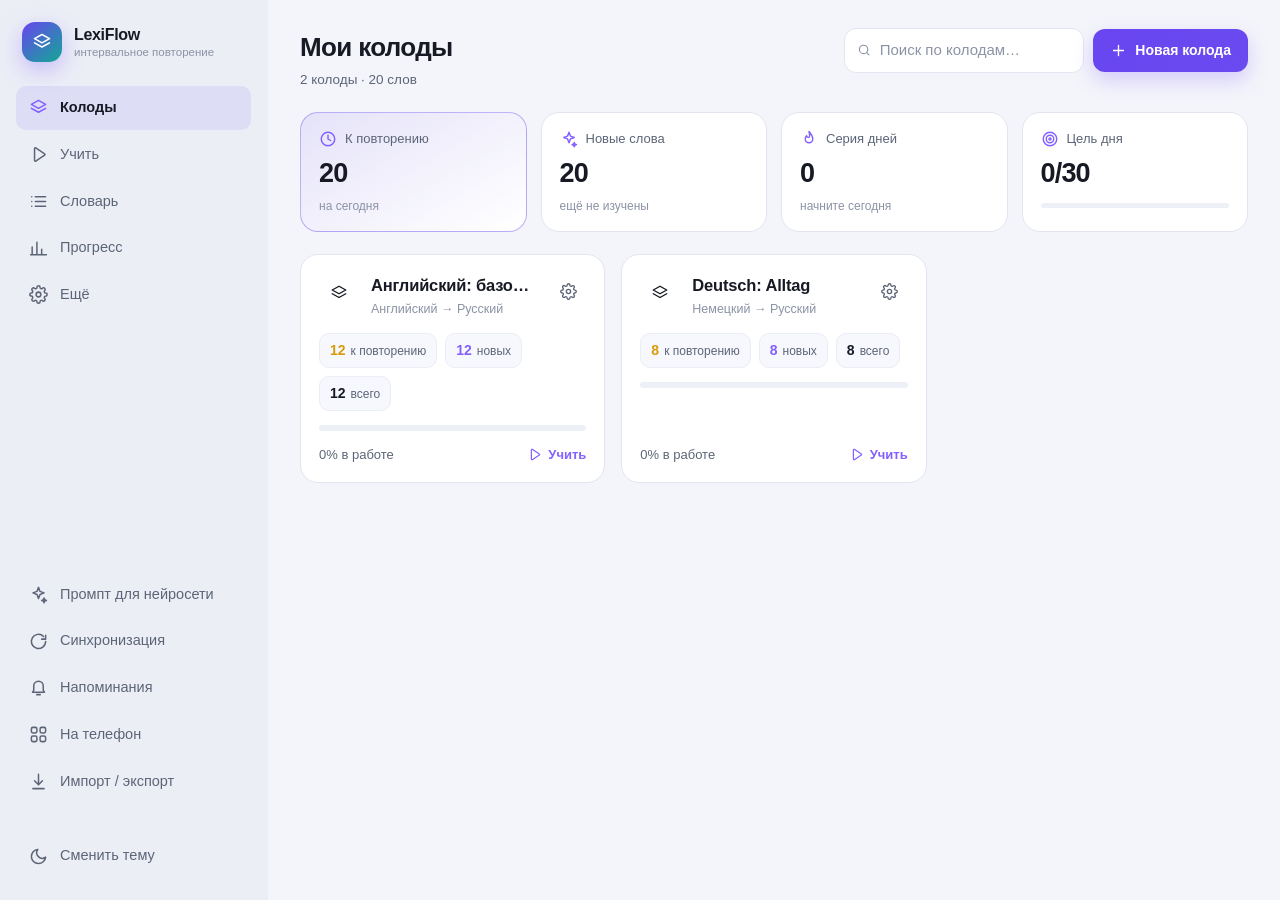
==== index.html @ 79046d45 "Deploy LexiFlow v1.15.0" ====
<!DOCTYPE html>
<html lang="ru" data-theme="dark">
<head>
<meta charset="utf-8">
<meta name="viewport" content="width=device-width, initial-scale=1, viewport-fit=cover">
<title>LexiFlow — тренажёр иностранных слов</title>

<meta name="description" content="LexiFlow — веб-приложение для изучения иностранных слов: колоды карточек, интервальное повторение, тренировки и тесты, статистика, работа офлайн.">
<meta name="theme-color" content="#0e1016">
<meta name="color-scheme" content="dark light">

<link rel="manifest" href="manifest.webmanifest">
<link rel="icon" href="icons/favicon.svg" type="image/svg+xml">
<link rel="icon" href="icons/icon-192.png" sizes="192x192" type="image/png">
<link rel="apple-touch-icon" href="icons/apple-touch-icon.png">

<meta name="apple-mobile-web-app-capable" content="yes">
<meta name="mobile-web-app-capable" content="yes">
<meta name="apple-mobile-web-app-status-bar-style" content="black-translucent">
<meta name="apple-mobile-web-app-title" content="LexiFlow">
<meta name="application-name" content="LexiFlow">
<meta name="format-detection" content="telephone=no">

<link rel="stylesheet" href="css/style.css">
</head>
<body>

<div id="app">
  <aside class="sidebar" id="sidebar" aria-label="Основная навигация"></aside>
  <main id="main">
    <div class="install-bar" id="install-bar"></div>
    <div id="view" role="main"></div>
  </main>
  <nav class="tabbar" id="tabbar" aria-label="Навигация"></nav>
</div>

<div id="toasts" aria-live="polite" aria-atomic="true"></div>
<div id="modal-root"></div>

<noscript>
  <div style="padding:40px;text-align:center;font-family:sans-serif">
    Для работы LexiFlow нужен включённый JavaScript.
  </div>
</noscript>

<!-- Ядро -->
<script src="js/util.js"></script>
<script src="js/srs.js"></script>
<script src="js/store.js"></script>
<script src="js/speech.js"></script>
<script src="js/ttsnet.js"></script>
<script src="js/qr.js"></script>
<script src="js/sync.js"></script>
<script src="js/notify.js"></script>

<!-- Экраны -->
<script src="js/views/decks.js"></script>
<script src="js/views/browse.js"></script>
<script src="js/views/study.js"></script>
<script src="js/views/stats.js"></script>
<script src="js/views/tools.js"></script>
<script src="js/views/ai.js"></script>
<script src="js/views/sync.js"></script>
<script src="js/views/notify.js"></script>
<script src="js/views/phone.js"></script>

<!-- Приложение -->
<script src="js/app.js"></script>
</body>
</html>
---- css/style.css ----
/* ============================================================
   LexiFlow — style.css
   Тёмная и светлая темы, адаптивная вёрстка (сайдбар → таббар).
   ============================================================ */

/* ---------- Токены ---------- */

:root {
  --bg: #0e1016;
  --bg-soft: #131722;
  --panel: #171b26;
  --panel-2: #1c2130;
  --panel-3: #222838;
  --border: #272e3d;
  --border-soft: #1f2532;
  --text: #e9edf6;
  --text-dim: #a3adc0;
  --text-mute: #6f7889;
  --accent: #7c5cff;
  --accent-2: #9b7bff;
  --accent-soft: rgba(124, 92, 255, .16);
  --teal: #2ec5b6;
  --amber: #f0b429;
  --danger: #ff5c72;
  --ok: #3ddc84;
  --shadow-lg: 0 24px 60px rgba(0, 0, 0, .45);
  --shadow: 0 10px 28px rgba(0, 0, 0, .32);
  --shadow-sm: 0 2px 8px rgba(0, 0, 0, .22);
  --radius: 18px;
  --radius-md: 14px;
  --radius-sm: 10px;
  --sidebar-w: 268px;
  --maxw: 1180px;
  --font: "Inter", -apple-system, BlinkMacSystemFont, "Segoe UI", Roboto, "Helvetica Neue", Arial, sans-serif;
  --mono: ui-monospace, SFMono-Regular, "SF Mono", Menlo, Consolas, monospace;
  color-scheme: dark;
}

[data-theme="light"] {
  --bg: #f4f5fa;
  --bg-soft: #eceef6;
  --panel: #ffffff;
  --panel-2: #f7f8fd;
  --panel-3: #eef0f8;
  --border: #e2e5ef;
  --border-soft: #ebedf5;
  --text: #171a24;
  --text-dim: #5c6577;
  --text-mute: #8b93a5;
  --accent: #6845f0;
  --accent-2: #8360ff;
  --accent-soft: rgba(104, 69, 240, .1);
  --teal: #12a894;
  --amber: #d99a08;
  --danger: #e8384f;
  --ok: #16a34a;
  --shadow-lg: 0 24px 60px rgba(28, 33, 56, .16);
  --shadow: 0 10px 28px rgba(28, 33, 56, .1);
  --shadow-sm: 0 2px 8px rgba(28, 33, 56, .07);
  color-scheme: light;
}

/* ---------- База ---------- */

* { box-sizing: border-box; }

html, body { height: 100%; }

body {
  margin: 0;
  font-family: var(--font);
  font-size: 15px;
  line-height: 1.5;
  color: var(--text);
  background: var(--bg);
  -webkit-font-smoothing: antialiased;
  -webkit-tap-highlight-color: transparent;
  overflow-x: hidden;
}

body.is-locked { overflow: hidden; }

h1, h2, h3, h4 { margin: 0; font-weight: 650; letter-spacing: -.01em; }
p { margin: 0; }
a { color: inherit; text-decoration: none; }
button { font: inherit; color: inherit; }
input, textarea, select { font: inherit; }
ul, ol { margin: 0; padding-left: 1.15em; }

.muted { color: var(--text-dim); }
.small { font-size: 13px; }
.hidden { display: none !important; }
.row-gap { display: flex; gap: 8px; flex-wrap: wrap; }
.warn-text { color: var(--amber); font-size: 13px; }
.mono { font-family: var(--mono); }

.dot {
  display: inline-block;
  width: 9px; height: 9px;
  border-radius: 50%;
  margin-right: 8px;
  flex: none;
}

.reduce-motion *, .reduce-motion *::before, .reduce-motion *::after {
  animation-duration: .001ms !important;
  transition-duration: .001ms !important;
}

/* ---------- Каркас ---------- */

#app {
  display: grid;
  grid-template-columns: var(--sidebar-w) minmax(0, 1fr);
  min-height: 100dvh;
}

#view { min-width: 0; }

.page {
  max-width: var(--maxw);
  margin: 0 auto;
  padding: 28px 32px 56px;
  display: flex;
  flex-direction: column;
  gap: 22px;
}

.page--narrow { max-width: 880px; }

/* ---------- Сайдбар ---------- */

.sidebar {
  position: sticky;
  top: 0;
  height: 100dvh;
  display: flex;
  flex-direction: column;
  gap: 18px;
  padding: 22px 16px;
  background: var(--bg-soft);
  border-right: 1px solid var(--border-soft);
}

.brand { display: flex; align-items: center; gap: 12px; padding: 0 6px 6px; }

.brand__logo {
  width: 40px; height: 40px;
  display: grid; place-items: center;
  border-radius: 13px;
  background: linear-gradient(140deg, var(--accent), var(--teal));
  color: #fff;
  box-shadow: 0 8px 22px rgba(124, 92, 255, .35);
}

.brand__text { display: flex; flex-direction: column; line-height: 1.25; }
.brand__text b { font-size: 16px; letter-spacing: -.02em; }
.brand__text span { font-size: 11.5px; color: var(--text-mute); }

.nav { display: flex; flex-direction: column; gap: 3px; }

.nav__item {
  display: flex; align-items: center; gap: 12px;
  padding: 11px 13px;
  border-radius: var(--radius-sm);
  color: var(--text-dim);
  font-size: 14.5px;
  font-weight: 500;
  cursor: pointer;
  border: none;
  background: none;
  width: 100%;
  text-align: left;
  transition: background .16s ease, color .16s ease;
}

.nav__item:hover { background: var(--panel-3); color: var(--text); }

.nav__item.is-active {
  background: var(--accent-soft);
  color: var(--text);
  font-weight: 600;
}

.nav__item.is-active svg { color: var(--accent-2); }

.nav--secondary { margin-top: auto; }
.sidebar__foot { border-top: 1px solid var(--border-soft); padding-top: 12px; }

/* ---------- Таббар (мобильные) ---------- */

.tabbar {
  display: none;
  position: fixed;
  left: 0; right: 0; bottom: 0;
  z-index: 60;
  padding: 8px 6px calc(8px + env(safe-area-inset-bottom));
  background: color-mix(in srgb, var(--bg-soft) 92%, transparent);
  backdrop-filter: blur(14px);
  border-top: 1px solid var(--border-soft);
}

.tab {
  flex: 1;
  display: flex; flex-direction: column; align-items: center; gap: 3px;
  padding: 6px 2px;
  color: var(--text-mute);
  font-size: 10.5px;
  font-weight: 500;
  border-radius: 12px;
}

.tab.is-active { color: var(--accent-2); }
.tab svg { width: 21px; height: 21px; }

/* ---------- Кнопки ---------- */

.btn {
  display: inline-flex; align-items: center; justify-content: center; gap: 8px;
  padding: 10px 16px;
  border-radius: 12px;
  border: 1px solid transparent;
  background: var(--panel-3);
  color: var(--text);
  font-size: 14px;
  font-weight: 550;
  cursor: pointer;
  white-space: nowrap;
  transition: transform .12s ease, background .16s ease, border-color .16s ease, opacity .16s ease;
}

.btn:active { transform: scale(.975); }
.btn--primary { background: linear-gradient(140deg, var(--accent), #6a4bf0); color: #fff; box-shadow: 0 8px 20px rgba(124, 92, 255, .28); }
.btn--primary:hover { filter: brightness(1.06); }
.btn--ghost { background: transparent; border-color: var(--border); color: var(--text-dim); }
.btn--ghost:hover { background: var(--panel-3); color: var(--text); }
.btn--danger { background: color-mix(in srgb, var(--danger) 16%, transparent); color: var(--danger); border-color: color-mix(in srgb, var(--danger) 34%, transparent); }
.btn--danger:hover { background: color-mix(in srgb, var(--danger) 24%, transparent); }
.btn--sm { padding: 7px 12px; font-size: 13px; border-radius: 10px; }
.btn--lg { padding: 14px 22px; font-size: 15.5px; border-radius: 14px; }
.btn--wide { width: 100%; }
.btn:disabled { opacity: .45; cursor: not-allowed; }

.icon-btn {
  display: inline-grid; place-items: center;
  width: 36px; height: 36px;
  border-radius: 11px;
  border: 1px solid transparent;
  background: transparent;
  color: var(--text-dim);
  cursor: pointer;
  flex: none;
  transition: background .16s ease, color .16s ease;
}

.icon-btn:hover { background: var(--panel-3); color: var(--text); }
.icon-btn--danger:hover { color: var(--danger); background: color-mix(in srgb, var(--danger) 14%, transparent); }
.icon-btn--round { border-radius: 50%; background: var(--panel-3); width: 34px; height: 34px; }
.icon-btn--sm { width: 28px; height: 28px; border-radius: 9px; }
.icon-btn.is-playing { color: var(--teal); animation: pulse 1s ease infinite; }
.icon-btn:disabled { opacity: .35; cursor: default; }

@keyframes pulse { 50% { transform: scale(1.12); } }

/* ---------- Заголовки страниц ---------- */

.page-head {
  display: flex; align-items: flex-start; justify-content: space-between;
  gap: 18px; flex-wrap: wrap;
}

.page-head__main { display: flex; align-items: flex-start; gap: 10px; }
.page-head__actions { display: flex; gap: 9px; flex-wrap: wrap; align-items: center; }

.page-title {
  font-size: 26px; letter-spacing: -.025em;
  display: flex; align-items: center; gap: 4px;
}

.page-sub { color: var(--text-dim); font-size: 13.5px; margin-top: 3px; }

.search-wrap {
  display: flex; align-items: center; gap: 8px;
  padding: 0 12px;
  background: var(--panel);
  border: 1px solid var(--border);
  border-radius: 12px;
  color: var(--text-mute);
  min-width: 210px;
}

.search-wrap--sm { min-width: 170px; padding: 0 10px; }
.search-wrap--grow { flex: 1; min-width: 200px; }
.search-wrap:focus-within { border-color: var(--accent); box-shadow: 0 0 0 3px var(--accent-soft); }

.input--search { border: none !important; background: none !important; padding: 10px 0 !important; box-shadow: none !important; width: 100%; }

/* ---------- Обзорные карточки ---------- */

.overview { display: grid; grid-template-columns: repeat(4, minmax(0, 1fr)); gap: 14px; }

.ov-card {
  background: var(--panel);
  border: 1px solid var(--border);
  border-radius: var(--radius);
  padding: 16px 18px;
  display: flex; flex-direction: column; gap: 4px;
  position: relative;
  overflow: hidden;
}

.ov-card--accent { border-color: color-mix(in srgb, var(--accent) 40%, transparent); background: linear-gradient(150deg, var(--accent-soft), var(--panel)); }

.ov-card__top { display: flex; align-items: center; gap: 8px; color: var(--text-dim); font-size: 13px; }
.ov-card__top svg { color: var(--accent-2); }
.ov-card__value { font-size: 27px; letter-spacing: -.03em; }
.ov-card__hint { font-size: 12px; color: var(--text-mute); }

/* ---------- Колоды ---------- */

.deck-grid { display: grid; grid-template-columns: repeat(auto-fill, minmax(300px, 1fr)); gap: 16px; }

.deck-tile {
  position: relative;
  background: var(--panel);
  border: 1px solid var(--border);
  border-radius: var(--radius);
  padding: 18px;
  display: flex; flex-direction: column; gap: 14px;
  cursor: pointer;
  overflow: hidden;
  transition: transform .16s ease, border-color .16s ease, box-shadow .16s ease;
}

.deck-tile:hover { transform: translateY(-3px); border-color: color-mix(in srgb, var(--deck-color) 55%, transparent); box-shadow: var(--shadow); }

.deck-tile__glow {
  position: absolute; inset: -40% 55% 55% -20%;
  background: radial-gradient(circle at 30% 30%, var(--deck-color), transparent 68%);
  opacity: .17; filter: blur(24px); pointer-events: none;
}

.deck-tile__head { display: flex; align-items: flex-start; gap: 12px; position: relative; }

.deck-tile__badge {
  width: 40px; height: 40px; flex: none;
  display: grid; place-items: center;
  border-radius: 12px;
  background: color-mix(in srgb, var(--deck-color) 22%, transparent);
  color: var(--deck-color);
}

.deck-tile__meta { flex: 1; min-width: 0; }
.deck-tile__name { font-size: 16.5px; overflow: hidden; text-overflow: ellipsis; white-space: nowrap; }
.deck-tile__langs { font-size: 12.5px; color: var(--text-mute); margin-top: 2px; }
.deck-tile__counts { display: flex; gap: 8px; flex-wrap: wrap; }

.count-pill {
  display: flex; align-items: baseline; gap: 5px;
  padding: 6px 10px;
  border-radius: 10px;
  background: var(--panel-2);
  border: 1px solid var(--border-soft);
  font-size: 12px; color: var(--text-dim);
}

.count-pill b { font-size: 14px; color: var(--text); }
.count-pill--due b { color: var(--amber); }
.count-pill--new b { color: var(--accent-2); }

.deck-tile__foot { display: flex; align-items: center; justify-content: space-between; margin-top: auto; }
.deck-tile__cta { display: inline-flex; align-items: center; gap: 6px; font-size: 13px; font-weight: 600; color: var(--accent-2); }
.deck-tile__cta--ghost { color: var(--text-dim); }

.progress { height: 6px; border-radius: 99px; background: var(--panel-3); overflow: hidden; }
.progress--sm { height: 5px; margin-top: 6px; }
.progress__bar { height: 100%; border-radius: 99px; background: linear-gradient(90deg, var(--accent), var(--teal)); transition: width .4s ease; }

/* ---------- Панели ---------- */

.panel {
  background: var(--panel);
  border: 1px solid var(--border);
  border-radius: var(--radius);
  overflow: hidden;
}

.panel--wide { padding-bottom: 4px; }

.panel__head {
  display: flex; align-items: center; justify-content: space-between;
  gap: 14px; flex-wrap: wrap;
  padding: 16px 18px;
  border-bottom: 1px solid var(--border-soft);
}

.panel__title { font-size: 16px; display: flex; align-items: center; gap: 8px; }
.panel__title svg { color: var(--accent-2); }
.panel__tools { display: flex; align-items: center; gap: 9px; flex-wrap: wrap; }
.panel__body { padding: 6px 18px 18px; display: flex; flex-direction: column; gap: 4px; }
.panel__section { padding: 14px 18px; display: flex; flex-direction: column; gap: 10px; border-top: 1px solid var(--border-soft); }
.panel__section--row { flex-direction: row; flex-wrap: wrap; gap: 18px; align-items: center; }
.panel__foot { padding: 16px 18px; display: flex; gap: 10px; flex-wrap: wrap; border-top: 1px solid var(--border-soft); }

/* ---------- Панель действий в колоде ---------- */

.action-bar { display: grid; grid-template-columns: repeat(4, minmax(0, 1fr)); gap: 12px; }

.action-card {
  display: flex; align-items: center; gap: 12px;
  padding: 14px 16px;
  background: var(--panel);
  border: 1px solid var(--border);
  border-radius: var(--radius-md);
  cursor: pointer;
  text-align: left;
  color: var(--text-dim);
  transition: border-color .16s ease, transform .16s ease, background .16s ease;
}

.action-card:hover { border-color: color-mix(in srgb, var(--accent) 45%, transparent); transform: translateY(-2px); background: var(--panel-2); }
.action-card__icon { width: 38px; height: 38px; flex: none; display: grid; place-items: center; border-radius: 11px; background: var(--accent-soft); color: var(--accent-2); }
.action-card__body { display: flex; flex-direction: column; flex: 1; min-width: 0; }
.action-card__body b { color: var(--text); font-size: 14.5px; }
.action-card__body small { color: var(--text-mute); font-size: 12px; }
.action-card > svg { color: var(--text-mute); flex: none; }

.stat-row { display: flex; gap: 10px; flex-wrap: wrap; }

.stat-chip {
  display: flex; align-items: baseline; gap: 6px;
  padding: 8px 13px;
  border-radius: 12px;
  background: var(--panel);
  border: 1px solid var(--border);
  font-size: 12.5px; color: var(--text-dim);
}

.stat-chip b { font-size: 16px; color: var(--text); }
.stat-chip--due b { color: var(--amber); }
.stat-chip--new b { color: var(--accent-2); }
.stat-chip--learning b { color: var(--amber); }
.stat-chip--review b { color: var(--teal); }

/* ---------- Чипы ---------- */

.chips { display: flex; gap: 8px; flex-wrap: wrap; }

.chip {
  padding: 7px 13px;
  border-radius: 99px;
  border: 1px solid var(--border);
  background: var(--panel-2);
  color: var(--text-dim);
  font-size: 13px;
  cursor: pointer;
  transition: all .16s ease;
}

.chip:hover { color: var(--text); border-color: var(--text-mute); }
.chip.is-active { background: var(--accent-soft); border-color: color-mix(in srgb, var(--accent) 50%, transparent); color: var(--text); font-weight: 550; }

/* ---------- Список слов ---------- */

.word-list { display: flex; flex-direction: column; }

.word-row {
  display: flex; align-items: center; gap: 14px;
  padding: 13px 18px;
  border-top: 1px solid var(--border-soft);
  transition: background .14s ease;
}

.word-row:hover { background: var(--panel-2); }
.word-row__main { flex: 1; min-width: 0; }
.word-row__top { display: flex; align-items: center; gap: 9px; flex-wrap: wrap; }
.word-row__word { font-size: 15.5px; font-weight: 600; }
.word-row__ipa { font-family: var(--mono); font-size: 12.5px; color: var(--text-mute); }
.word-row__trans { color: var(--text-dim); font-size: 14px; margin-top: 2px; }
.word-row__example { color: var(--text-mute); font-size: 12.5px; font-style: italic; margin-top: 3px; }
.word-row__example-trans { font-style: normal; opacity: .85; }
.word-row__example-more { font-style: normal; font-size: 11px; opacity: .7; white-space: nowrap; }
.word-row__side { display: flex; flex-direction: column; align-items: flex-end; gap: 4px; flex: none; }
.word-row__due { font-size: 11.5px; color: var(--text-mute); }
.word-row__actions { display: flex; gap: 2px; flex: none; }

.tag {
  display: inline-flex; align-items: center;
  padding: 3px 9px;
  border-radius: 8px;
  font-size: 11.5px;
  font-weight: 550;
  background: var(--panel-3);
  color: var(--text-dim);
}

.tag--new { background: var(--accent-soft); color: var(--accent-2); }
.tag--learning { background: color-mix(in srgb, var(--amber) 18%, transparent); color: var(--amber); }
.tag--review { background: color-mix(in srgb, var(--teal) 18%, transparent); color: var(--teal); }
.tag--warn { background: color-mix(in srgb, var(--danger) 16%, transparent); color: var(--danger); }
.tag--muted { background: var(--panel-3); color: var(--text-mute); }

/* ---------- Пустое состояние ---------- */

.empty {
  display: flex; flex-direction: column; align-items: center; gap: 10px;
  padding: 52px 24px;
  text-align: center;
}

.empty__icon {
  width: 64px; height: 64px;
  display: grid; place-items: center;
  border-radius: 20px;
  background: var(--accent-soft);
  color: var(--accent-2);
}

.empty__title { font-size: 17px; }
.empty__text { color: var(--text-dim); font-size: 14px; max-width: 420px; }
.empty > .btn, .empty > .row-gap { margin-top: 8px; }

/* ---------- Формы ---------- */

.form { display: flex; flex-direction: column; gap: 14px; }
.form--grid { display: grid; grid-template-columns: repeat(auto-fit, minmax(220px, 1fr)); gap: 14px; }
.form--grid > .muted { grid-column: 1 / -1; }
.form__row { display: grid; grid-template-columns: repeat(auto-fit, minmax(180px, 1fr)); gap: 14px; }
.form__block { display: flex; flex-direction: column; gap: 8px; }

.field { display: flex; flex-direction: column; gap: 6px; }
.field__label { font-size: 12.5px; font-weight: 550; color: var(--text-dim); }
.field__hint { font-size: 11.5px; color: var(--text-mute); }

.input {
  width: 100%;
  padding: 11px 13px;
  border-radius: 12px;
  border: 1px solid var(--border);
  background: var(--panel-2);
  color: var(--text);
  outline: none;
  transition: border-color .16s ease, box-shadow .16s ease;
}

.input::placeholder { color: var(--text-mute); }
.input:focus { border-color: var(--accent); box-shadow: 0 0 0 3px var(--accent-soft); }
.input--lg { font-size: 16.5px; padding: 13px 15px; font-weight: 550; }
.input--area { resize: vertical; min-height: 66px; line-height: 1.5; }
.input--mono { font-family: var(--mono); font-size: 13px; }
.input--num { width: 110px; text-align: center; }
.input--sm { padding: 8px 10px; font-size: 13px; width: auto; }
select.input { cursor: pointer; }

.inline-row { display: flex; align-items: center; gap: 10px; flex-wrap: wrap; }
.range-row { display: flex; align-items: center; gap: 10px; }
.range-row input[type="range"] { width: 150px; accent-color: var(--accent); }
.range-row__value { min-width: 42px; text-align: right; font-variant-numeric: tabular-nums; }

/* ---------- Субтитры озвучки ---------- */
/* Слово, которое синтезатор произносит прямо сейчас, подсвечивается —
   так текст на экране не расходится со звуком. */
.tts-word {
  border-radius: 5px;
  padding: 0 2px;
  margin: 0 -2px;
  transition: background-color .08s linear, color .08s linear, box-shadow .08s linear;
}
/* Подсветка идёт через box-shadow, а не через padding: строка не «прыгает». */
.tts-word.is-spoken {
  background: var(--accent);
  color: #fff;
  box-shadow: 0 0 0 2px var(--accent);
}

.voice-rows { display: grid; gap: 4px; }
.voice-rows .setting-row { padding: 8px 0; }

/* --- Качество голоса: вердикт вместо непонятного названия --- */
.quality-badge {
  display: inline-block;
  padding: 2px 8px;
  border-radius: 99px;
  font-size: 11px;
  font-weight: 700;
  letter-spacing: .01em;
  white-space: nowrap;
}
.quality-badge--neural { background: color-mix(in srgb, var(--teal) 22%, transparent); color: var(--teal); }
.quality-badge--normal { background: var(--panel-2); color: var(--text-dim); }
.quality-badge--poor { background: color-mix(in srgb, var(--danger) 20%, transparent); color: var(--danger); }
.quality-badge--none { background: color-mix(in srgb, var(--danger) 20%, transparent); color: var(--danger); }

.voice-diag {
  display: grid;
  gap: 6px;
  padding: 12px 14px;
  border-radius: 12px;
  border: 1px solid var(--border);
  background: var(--panel-2);
  margin-bottom: 8px;
}
.voice-diag--neural { border-color: color-mix(in srgb, var(--teal) 40%, transparent); }
.voice-diag--poor,
.voice-diag--none { border-color: color-mix(in srgb, var(--danger) 40%, transparent); }
.voice-diag__head { display: flex; align-items: center; gap: 8px; flex-wrap: wrap; }
.voice-diag__head svg { color: var(--text-dim); flex: none; }
.voice-diag--neural .voice-diag__head svg { color: var(--teal); }
.voice-diag--poor .voice-diag__head svg,
.voice-diag--none .voice-diag__head svg { color: var(--danger); }
.voice-diag__fix { margin: 0; font-size: 13px; line-height: 1.5; color: var(--text-dim); }

/* Предупреждение об озвучке в начале тренировки: голосов нет или они
   механические. Не модальное — оно не должно мешать отвечать. */
.tts-notice {
  display: flex;
  align-items: flex-start;
  gap: 12px;
  padding: 12px 14px;
  border-radius: 12px;
  border: 1px solid color-mix(in srgb, var(--danger) 40%, transparent);
  background: color-mix(in srgb, var(--danger) 10%, var(--panel-2));
  margin: 0 16px 4px;
}
.tts-notice--soft {
  border-color: color-mix(in srgb, var(--amber) 40%, transparent);
  background: var(--panel-2);
}
.tts-notice__text { display: grid; gap: 4px; flex: 1; min-width: 0; }
.tts-notice__text b { font-size: 14px; }
.tts-notice__text span { line-height: 1.5; color: var(--text-dim); }
.tts-notice__actions { display: flex; align-items: center; gap: 6px; flex: none; }
/* Кнопка скачивания сетевой озвучки: в строку действий она не помещается,
   поэтому занимает всю ширину под текстом предупреждения. */
.tts-notice { flex-wrap: wrap; }
.tts-notice__download { flex-basis: 100%; display: grid; gap: 8px; }
.tts-notice__progress { display: grid; gap: 6px; }

/* Панель «Качественная озвучка из интернета» в настройках */
.tts-net__warn {
  display: grid; gap: 4px;
  padding: 10px 12px;
  border-radius: 10px;
  border: 1px solid color-mix(in srgb, var(--amber) 40%, transparent);
  background: color-mix(in srgb, var(--amber) 8%, var(--panel-2));
  font-size: 12.5px; line-height: 1.5; color: var(--text-dim);
}
.tts-net__progress { display: grid; gap: 6px; }
.tts-net__status { display: flex; align-items: center; gap: 10px; flex-wrap: wrap; }
@media (max-width: 640px) {
  .tts-notice { flex-direction: column; align-items: stretch; margin: 0 10px 4px; }
  .tts-notice__actions { justify-content: space-between; }
}

.color-row { display: flex; gap: 8px; flex-wrap: wrap; }
.color-dot { width: 30px; height: 30px; border-radius: 50%; border: 2px solid transparent; cursor: pointer; transition: transform .14s ease; }
.color-dot:hover { transform: scale(1.12); }
.color-dot.is-active { border-color: var(--text); box-shadow: 0 0 0 3px var(--accent-soft); }

.examples { display: flex; flex-direction: column; gap: 9px; }
.example-row { display: flex; align-items: flex-start; gap: 8px; }
.example-row__fields { flex: 1; display: flex; flex-direction: column; gap: 7px; }

.switch { position: relative; display: inline-flex; width: 46px; height: 27px; flex: none; }
.switch input { position: absolute; opacity: 0; width: 100%; height: 100%; margin: 0; cursor: pointer; }
.switch__track { position: absolute; inset: 0; border-radius: 99px; background: var(--panel-3); border: 1px solid var(--border); transition: background .18s ease; pointer-events: none; }
.switch__track::after { content: ''; position: absolute; top: 2px; left: 2px; width: 21px; height: 21px; border-radius: 50%; background: var(--text-mute); transition: transform .18s ease, background .18s ease; }
.switch input:checked + .switch__track { background: var(--accent); border-color: var(--accent); }
.switch input:checked + .switch__track::after { transform: translateX(19px); background: #fff; }

.switch-row { display: flex; align-items: center; gap: 10px; font-size: 13.5px; color: var(--text-dim); cursor: pointer; }
.switch-row--num { gap: 12px; }

.segmented { display: inline-flex; padding: 3px; border-radius: 12px; background: var(--panel-3); border: 1px solid var(--border); }
.segmented__item { padding: 7px 13px; border: none; background: none; border-radius: 9px; font-size: 13px; color: var(--text-dim); cursor: pointer; }
.segmented__item.is-active { background: var(--panel); color: var(--text); font-weight: 600; box-shadow: var(--shadow-sm); }

.check-option { display: flex; align-items: center; gap: 9px; font-size: 13.5px; color: var(--text-dim); cursor: pointer; }
.check-option input { width: 17px; height: 17px; accent-color: var(--accent); }

.check { position: relative; display: inline-flex; flex: none; cursor: pointer; }
.check input { position: absolute; opacity: 0; width: 22px; height: 22px; margin: 0; cursor: pointer; }
.check__box {
  width: 21px; height: 21px;
  display: grid; place-items: center;
  border-radius: 7px;
  border: 1.5px solid var(--border);
  background: var(--panel-2);
  color: transparent;
  transition: all .15s ease;
}
.check input:checked + .check__box { background: var(--accent); border-color: var(--accent); color: #fff; }

/* ---------- Модальные окна ---------- */

.overlay {
  position: fixed; inset: 0; z-index: 200;
  display: flex; align-items: center; justify-content: center;
  padding: 20px;
  background: rgba(6, 8, 14, .62);
  backdrop-filter: blur(6px);
  opacity: 0;
  transition: opacity .18s ease;
}

.overlay.is-in { opacity: 1; }

.modal {
  width: 100%;
  max-width: 560px;
  max-height: min(88dvh, 900px);
  display: flex; flex-direction: column;
  background: var(--panel);
  border: 1px solid var(--border);
  border-radius: 20px;
  box-shadow: var(--shadow-lg);
  transform: translateY(10px) scale(.99);
  transition: transform .2s ease;
  overflow: hidden;
}

.overlay.is-in .modal { transform: none; }

.modal__head {
  display: flex; align-items: center; justify-content: space-between;
  gap: 12px; padding: 16px 18px;
  border-bottom: 1px solid var(--border-soft);
}

.modal__title { font-size: 17px; }
.modal__body { padding: 18px; overflow-y: auto; }
.modal__foot { display: flex; gap: 10px; justify-content: flex-end; padding: 14px 18px; border-top: 1px solid var(--border-soft); flex-wrap: wrap; }
.modal__text { color: var(--text-dim); }

.menu-list { display: flex; flex-direction: column; gap: 2px; }

.menu-item {
  display: flex; align-items: center; gap: 12px;
  padding: 12px 13px;
  border-radius: 12px;
  border: none; background: none;
  color: var(--text-dim);
  font-size: 14.5px;
  text-align: left;
  cursor: pointer;
  width: 100%;
}

.menu-item:hover { background: var(--panel-2); color: var(--text); }
.menu-item--danger { color: var(--danger); }
.menu-item--danger:hover { background: color-mix(in srgb, var(--danger) 12%, transparent); }

/* ---------- Тосты ---------- */

#toasts {
  position: fixed;
  left: 50%; top: calc(14px + env(safe-area-inset-top));
  transform: translateX(-50%);
  z-index: 400;
  display: flex; flex-direction: column; gap: 8px; align-items: center;
  pointer-events: none;
  width: min(92vw, 460px);
}

.toast {
  display: flex; align-items: center; gap: 10px;
  padding: 11px 16px;
  border-radius: 13px;
  background: var(--panel-3);
  border: 1px solid var(--border);
  box-shadow: var(--shadow);
  font-size: 14px;
  opacity: 0;
  transform: translateY(-12px);
  transition: opacity .22s ease, transform .22s ease;
  max-width: 100%;
}

.toast.is-in { opacity: 1; transform: none; }
.toast--ok svg { color: var(--ok); }
.toast--err svg { color: var(--danger); }
.toast--warn svg { color: var(--amber); }
.toast--info svg { color: var(--accent-2); }

/* ---------- Баннер установки ---------- */

.install-bar {
  display: none;
  align-items: center; gap: 12px;
  margin: 0 auto 8px;
  max-width: var(--maxw);
  padding: 12px 16px;
  border-radius: var(--radius-md);
  background: linear-gradient(120deg, var(--accent-soft), var(--panel));
  border: 1px solid color-mix(in srgb, var(--accent) 35%, transparent);
}

.install-bar.is-visible { display: flex; }
.install-bar__icon { width: 36px; height: 36px; flex: none; display: grid; place-items: center; border-radius: 11px; background: var(--accent); color: #fff; }
.install-bar__text { display: flex; flex-direction: column; flex: 1; min-width: 0; }

/* ============================================================
   Тренировка
   ============================================================ */

.study {
  max-width: 780px;
  margin: 0 auto;
  padding: 18px 20px 40px;
  min-height: 100dvh;
  display: flex; flex-direction: column; gap: 18px;
}

.study__bar { display: flex; align-items: center; gap: 14px; }
.study__meter { flex: 1; min-width: 0; }
.study__meter-top { display: flex; align-items: center; justify-content: space-between; gap: 10px; margin-bottom: 6px; }
.study__meter-label { font-size: 13px; color: var(--text-dim); }
.study__meter-right { font-size: 12px; color: var(--text-mute); }
.study__actions { display: flex; gap: 4px; }

.study__stage { flex: 1; display: flex; flex-direction: column; justify-content: center; gap: 16px; }
.study__footer { display: flex; flex-direction: column; gap: 10px; }

.qcard {
  background: var(--panel);
  border: 1px solid var(--border);
  border-radius: 22px;
  padding: 26px;
  display: flex; flex-direction: column; gap: 18px;
  animation: cardIn .28s ease;
}

@keyframes cardIn { from { opacity: 0; transform: translateY(10px); } }

.qcard__prompt { display: flex; flex-direction: column; gap: 10px; align-items: center; text-align: center; }
.qcard__label { font-size: 12px; text-transform: uppercase; letter-spacing: .08em; color: var(--text-mute); }
.qcard__word { display: flex; align-items: center; gap: 10px; justify-content: center; flex-wrap: wrap; }
.qcard__word-text { font-size: clamp(26px, 6vw, 40px); font-weight: 680; letter-spacing: -.03em; line-height: 1.15; }
.qcard__ipa { font-family: var(--mono); font-size: 15px; color: var(--text-mute); }

.qcard__answer {
  border-top: 1px dashed var(--border);
  padding-top: 18px;
  display: flex; flex-direction: column; gap: 12px;
  animation: cardIn .24s ease;
}

.qcard__answer-main { display: flex; align-items: center; gap: 10px; justify-content: center; flex-wrap: wrap; }
.qcard__answer-text { font-size: clamp(20px, 4.6vw, 28px); font-weight: 620; color: var(--teal); text-align: center; }
.qcard__examples { list-style: none; padding: 0; margin: 0; display: flex; flex-direction: column; gap: 8px; }
.qcard__examples li { display: flex; align-items: center; gap: 8px; flex-wrap: wrap; padding: 10px 13px; border-radius: 12px; background: var(--panel-2); font-size: 14px; }
.qcard__example-text { color: var(--text); }
.qcard__example-trans { color: var(--text-mute); font-size: 13px; }
.qcard__notes { font-size: 13.5px; color: var(--text-dim); background: var(--panel-2); padding: 10px 13px; border-radius: 12px; }
.qcard__tags { display: flex; gap: 6px; flex-wrap: wrap; }

/* Рейтинг */

.rating-row { display: grid; grid-template-columns: repeat(4, minmax(0, 1fr)); gap: 9px; }

.rate {
  display: flex; flex-direction: column; align-items: center; gap: 3px;
  padding: 12px 6px;
  border-radius: 14px;
  border: 1px solid var(--border);
  background: var(--panel);
  cursor: pointer;
  transition: transform .12s ease, border-color .16s ease, background .16s ease;
}

.rate:active { transform: scale(.97); }
.rate__label { font-size: 14px; font-weight: 600; }
.rate__interval { font-size: 11.5px; color: var(--text-mute); }
.rate__key { font-size: 10px; color: var(--text-mute); border: 1px solid var(--border); border-radius: 5px; padding: 0 4px; margin-top: 2px; }

.rate--1 { color: var(--danger); }
.rate--2 { color: var(--amber); }
.rate--3 { color: var(--teal); }
.rate--4 { color: var(--accent-2); }
.rate--1:hover { background: color-mix(in srgb, var(--danger) 12%, transparent); border-color: var(--danger); }
.rate--2:hover { background: color-mix(in srgb, var(--amber) 12%, transparent); border-color: var(--amber); }
.rate--3:hover { background: color-mix(in srgb, var(--teal) 12%, transparent); border-color: var(--teal); }
.rate--4:hover { background: color-mix(in srgb, var(--accent) 14%, transparent); border-color: var(--accent); }
.rate.is-suggested { border-color: currentColor; box-shadow: 0 0 0 3px var(--accent-soft); }

.kbd-hint { font-size: 11px; color: var(--text-mute); border: 1px solid var(--border); border-radius: 6px; padding: 1px 6px; margin-left: 4px; }

/* Варианты ответа */

.choices { display: grid; gap: 10px; }

.choice {
  display: flex; align-items: center; gap: 12px;
  padding: 15px 17px;
  border-radius: 15px;
  border: 1px solid var(--border);
  background: var(--panel-2);
  cursor: pointer;
  text-align: left;
  font-size: 15.5px;
  transition: border-color .14s ease, background .14s ease, transform .12s ease;
}

.choice:hover:not(.is-locked) { border-color: var(--accent); background: var(--panel-3); }
.choice:active:not(.is-locked) { transform: scale(.99); }
.choice__key { width: 24px; height: 24px; flex: none; display: grid; place-items: center; border-radius: 8px; background: var(--panel-3); font-size: 12px; color: var(--text-mute); }
.choice__text { flex: 1; }
.choice.is-correct { border-color: var(--ok); background: color-mix(in srgb, var(--ok) 14%, transparent); }
.choice.is-correct .choice__key { background: var(--ok); color: #04140b; }
.choice.is-wrong { border-color: var(--danger); background: color-mix(in srgb, var(--danger) 13%, transparent); }
.choice.is-wrong .choice__key { background: var(--danger); color: #fff; }
.choice.is-locked { cursor: default; opacity: .92; }

/* Ввод перевода */

.typing { display: flex; flex-direction: column; gap: 12px; }
.input--answer { font-size: 18px; padding: 15px 17px; text-align: center; }
.input--answer.is-ok { border-color: var(--ok); box-shadow: 0 0 0 3px color-mix(in srgb, var(--ok) 20%, transparent); }
.input--answer.is-near { border-color: var(--amber); box-shadow: 0 0 0 3px color-mix(in srgb, var(--amber) 20%, transparent); }
.input--answer.is-bad { border-color: var(--danger); box-shadow: 0 0 0 3px color-mix(in srgb, var(--danger) 20%, transparent); }

.typing__result { display: flex; flex-direction: column; gap: 6px; align-items: center; }
.typing__verdict { display: flex; align-items: center; gap: 7px; font-size: 14px; font-weight: 600; }
.typing__result--ok .typing__verdict { color: var(--ok); }
.typing__result--near .typing__verdict { color: var(--amber); }
.typing__result--bad .typing__verdict { color: var(--danger); }
.typing__diff { font-size: 17px; letter-spacing: .01em; }
.typing__diff del { color: var(--danger); text-decoration: line-through; opacity: .8; }
.typing__diff ins { color: var(--ok); text-decoration: none; border-bottom: 2px solid var(--ok); }

/* Аудирование */

.qcard__prompt--audio { gap: 14px; }
.audio-controls { display: flex; flex-direction: column; align-items: center; gap: 12px; }
.audio-controls__row { display: flex; gap: 8px; }

.audio-hero {
  position: relative;
  width: 116px; height: 116px;
  border-radius: 50%;
  border: 1px solid var(--border);
  background: var(--panel-2);
  color: var(--accent-2);
  display: flex; flex-direction: column; align-items: center; justify-content: center; gap: 4px;
  cursor: pointer;
}

.audio-hero__ring { position: absolute; inset: -6px; border-radius: 50%; border: 1px solid color-mix(in srgb, var(--accent) 40%, transparent); }
.audio-hero__hint { font-size: 10px; color: var(--text-mute); }
.audio-hero.is-playing { color: var(--teal); animation: pulse 1s ease infinite; }
.audio-hero.is-playing .audio-hero__ring { border-color: var(--teal); }

/* Ожидание обучения */

.inter { display: flex; flex-direction: column; align-items: center; gap: 12px; padding: 46px 24px; text-align: center; }
.inter__icon { width: 64px; height: 64px; display: grid; place-items: center; border-radius: 20px; background: var(--accent-soft); color: var(--accent-2); }
.inter__title { font-size: 19px; }
.inter__text { color: var(--text-dim); max-width: 440px; }
.inter__timer { color: var(--text); }
.inter__actions { display: flex; gap: 10px; flex-wrap: wrap; justify-content: center; margin-top: 6px; }

/* Результаты */

.result { display: flex; flex-direction: column; align-items: center; gap: 12px; text-align: center; padding: 22px 0; }
.result__icon { width: 76px; height: 76px; display: grid; place-items: center; border-radius: 24px; background: var(--accent-soft); color: var(--accent-2); }
.result__icon--test { background: color-mix(in srgb, var(--amber) 18%, transparent); color: var(--amber); }
.result__title { font-size: 23px; }
.result__sub { color: var(--text-dim); }

.result-stats { display: grid; grid-template-columns: repeat(auto-fit, minmax(110px, 1fr)); gap: 12px; width: 100%; margin-top: 10px; }
.result-stat { display: flex; flex-direction: column; gap: 2px; padding: 14px; border-radius: 14px; background: var(--panel); border: 1px solid var(--border); }
.result-stat b { font-size: 21px; letter-spacing: -.02em; }
.result-stat span { font-size: 12px; color: var(--text-mute); }

.result__actions { display: flex; gap: 10px; flex-wrap: wrap; justify-content: center; margin-top: 8px; }

.mistake-list { display: flex; flex-direction: column; }
.mistake { display: flex; align-items: center; gap: 12px; padding: 11px 18px; border-top: 1px solid var(--border-soft); font-size: 14.5px; }
.mistake__trans { color: var(--text-dim); }

/* ---------- Экран выбора режима ---------- */

.mode-grid { display: grid; grid-template-columns: repeat(auto-fit, minmax(210px, 1fr)); gap: 12px; padding: 4px 18px 14px; }

.mode-card {
  display: flex; flex-direction: column; gap: 6px;
  padding: 15px;
  border-radius: var(--radius-md);
  border: 1px solid var(--border);
  background: var(--panel-2);
  cursor: pointer;
  text-align: left;
  color: var(--text-dim);
  transition: all .16s ease;
}

.mode-card:hover { border-color: color-mix(in srgb, var(--accent) 45%, transparent); }
.mode-card.is-active { border-color: var(--accent); background: var(--accent-soft); color: var(--text); }
.mode-card__icon { width: 38px; height: 38px; display: grid; place-items: center; border-radius: 11px; background: var(--panel-3); color: var(--accent-2); }
.mode-card b { color: var(--text); font-size: 14.5px; }
.mode-card small { color: var(--text-mute); font-size: 12px; line-height: 1.4; }
.mode-grid--compact { grid-template-columns: repeat(auto-fit, minmax(150px, 1fr)); }

/* ---------- Словарь ---------- */

.browse-toolbar { display: flex; gap: 10px; flex-wrap: wrap; align-items: center; }
.browse-toolbar .input { width: auto; min-width: 150px; }

.bulk-bar {
  display: flex; align-items: center; gap: 9px; flex-wrap: wrap;
  padding: 12px 16px;
  border-radius: var(--radius-md);
  background: var(--accent-soft);
  border: 1px solid color-mix(in srgb, var(--accent) 34%, transparent);
}

.bulk-bar__count { font-weight: 600; font-size: 13.5px; }

.browse-list { display: flex; flex-direction: column; gap: 0; background: var(--panel); border: 1px solid var(--border); border-radius: var(--radius); overflow: hidden; }

.browse-row { display: flex; align-items: center; gap: 14px; padding: 13px 16px; border-top: 1px solid var(--border-soft); }
.browse-row:first-child { border-top: none; }
.browse-row:hover { background: var(--panel-2); }
.browse-row.is-selected { background: var(--accent-soft); }
.browse-row__main { flex: 1; min-width: 0; display: flex; align-items: center; gap: 10px; flex-wrap: wrap; }
.browse-row__top { display: flex; align-items: center; gap: 8px; }
.browse-row__word { font-size: 15px; }
.browse-row__trans { color: var(--text-dim); font-size: 14px; }
.browse-row__side { display: flex; flex-direction: column; align-items: flex-end; gap: 3px; flex: none; }
.browse-row__actions { display: flex; gap: 2px; flex: none; }

/* ---------- Статистика ---------- */

.kpi-grid { display: grid; grid-template-columns: repeat(auto-fit, minmax(190px, 1fr)); gap: 14px; }

.kpi {
  padding: 16px 18px;
  border-radius: var(--radius);
  background: var(--panel);
  border: 1px solid var(--border);
  display: flex; flex-direction: column; gap: 4px;
}

.kpi--accent { background: linear-gradient(150deg, var(--accent-soft), var(--panel)); border-color: color-mix(in srgb, var(--accent) 40%, transparent); }
.kpi__top { display: flex; align-items: center; gap: 8px; font-size: 13px; color: var(--text-dim); }
.kpi__top svg { color: var(--accent-2); }
.kpi__value { font-size: 24px; letter-spacing: -.03em; }
.kpi__hint { font-size: 12px; color: var(--text-mute); }

.stats-grid { display: grid; grid-template-columns: minmax(0, 2fr) minmax(0, 1fr); gap: 16px; }
.stats-col { display: flex; flex-direction: column; gap: 16px; }

.chart { width: 100%; height: auto; display: block; padding: 8px 10px 4px; }
.chart__grid { stroke: var(--border); stroke-width: 1; stroke-dasharray: 3 5; }
.chart__axis { fill: var(--text-mute); font-size: 10.5px; font-family: var(--font); }
.chart__bar { fill: var(--accent); opacity: .85; }
.chart__bar--fresh { fill: var(--teal); }
.chart__bar--forecast { fill: var(--amber); opacity: .8; }
.chart__value { fill: var(--text-mute); font-size: 10px; font-family: var(--font); }
.chart__hit { fill: transparent; }
.chart__hit:hover { fill: var(--accent-soft); }

.legend { display: flex; gap: 14px; flex-wrap: wrap; }
.legend__item { display: flex; align-items: center; gap: 6px; font-size: 12.5px; color: var(--text-dim); }
.legend__dot { width: 10px; height: 10px; border-radius: 3px; display: inline-block; }
.legend__dot--bar { background: var(--accent); }
.legend__dot--fresh { background: var(--teal); }
.legend--heat { gap: 5px; align-items: center; }
.legend--heat .heat { width: 12px; height: 12px; border-radius: 3px; display: inline-block; }

.donut-wrap { display: flex; align-items: center; gap: 18px; padding: 16px 18px 22px; flex-wrap: wrap; }
.donut { width: 168px; height: 168px; flex: none; }
.donut__track { stroke: var(--panel-3); }
.donut__value { fill: var(--text); font-size: 26px; font-weight: 650; font-family: var(--font); }
.donut__label { fill: var(--text-mute); font-size: 11px; font-family: var(--font); }
.donut-legend { list-style: none; padding: 0; margin: 0; display: flex; flex-direction: column; gap: 9px; flex: 1; min-width: 150px; }
.donut-legend__row { display: flex; align-items: center; gap: 9px; font-size: 13.5px; }
.donut-legend__label { flex: 1; color: var(--text-dim); }

.heat-wrap { overflow-x: auto; padding: 12px 18px 20px; }
.heatmap { display: block; }
.heat { fill: var(--panel-3); }
.heat--l0 { fill: var(--panel-3); }
.heat--l1 { fill: color-mix(in srgb, var(--accent) 28%, var(--panel-3)); }
.heat--l2 { fill: color-mix(in srgb, var(--accent) 50%, var(--panel-3)); }
.heat--l3 { fill: color-mix(in srgb, var(--accent) 74%, var(--panel-3)); }
.heat--l4 { fill: var(--accent); }

.table-wrap { overflow-x: auto; padding: 4px 6px 16px; }
.table { width: 100%; border-collapse: collapse; font-size: 13.5px; }
.table th { text-align: left; padding: 11px 12px; color: var(--text-mute); font-weight: 550; font-size: 12.5px; border-bottom: 1px solid var(--border); white-space: nowrap; }
.table td { padding: 11px 12px; border-bottom: 1px solid var(--border-soft); white-space: nowrap; }
.table tr:hover td { background: var(--panel-2); }

.leech-list { display: flex; flex-direction: column; }
.leech { display: flex; align-items: center; gap: 12px; padding: 12px 18px; border-top: 1px solid var(--border-soft); }
.leech__main { flex: 1; display: flex; align-items: center; gap: 10px; flex-wrap: wrap; min-width: 0; }
.leech__trans { color: var(--text-dim); font-size: 14px; }

/* ---------- Настройки / данные ---------- */

.setting-row { display: flex; align-items: center; justify-content: space-between; gap: 18px; padding: 13px 0; border-top: 1px solid var(--border-soft); flex-wrap: wrap; }
.panel__body > .setting-row:first-child, .panel__body > :first-child { border-top: none; }
.setting-row__text { display: flex; flex-direction: column; gap: 2px; min-width: 180px; flex: 1; }
.setting-row__text b { font-size: 14.5px; font-weight: 550; }
.setting-row__control { flex: none; }
.setting-row__control--stack { display: flex; flex-direction: column; gap: 8px; min-width: 220px; }
.setting-row--switch { cursor: pointer; }

.storage { display: flex; flex-direction: column; gap: 10px; padding: 6px 0 12px; }
.storage__row { display: flex; justify-content: space-between; font-size: 13.5px; color: var(--text-dim); }
.storage__stats { display: flex; gap: 10px; flex-wrap: wrap; }
.storage__chip { display: flex; align-items: baseline; gap: 5px; padding: 7px 12px; border-radius: 11px; background: var(--panel-2); border: 1px solid var(--border-soft); font-size: 12.5px; color: var(--text-mute); }
.storage__chip b { color: var(--text); font-size: 14px; }

.about { padding: 4px 2px; color: var(--text-dim); font-size: 13.5px; display: flex; flex-direction: column; gap: 8px; }

.export-list { display: flex; flex-direction: column; }
.export-row { display: flex; align-items: center; gap: 12px; padding: 11px 0; border-top: 1px solid var(--border-soft); flex-wrap: wrap; }
.export-row__main { flex: 1; display: flex; align-items: center; gap: 8px; min-width: 180px; }
.export-row__actions { display: flex; gap: 8px; }

.options-grid { display: grid; grid-template-columns: repeat(auto-fit, minmax(200px, 1fr)); gap: 10px; }

.format-list { display: grid; grid-template-columns: repeat(auto-fit, minmax(220px, 1fr)); gap: 12px; padding: 4px 0 12px; }
.format-card { padding: 14px; border-radius: var(--radius-md); background: var(--panel-2); border: 1px solid var(--border-soft); display: flex; flex-direction: column; gap: 6px; }

.code {
  font-family: var(--mono);
  font-size: 11.5px;
  line-height: 1.5;
  color: var(--text-dim);
  background: var(--bg);
  border: 1px solid var(--border-soft);
  border-radius: 9px;
  padding: 9px 11px;
  margin: 0;
  overflow-x: auto;
  white-space: pre;
}
.code--wrap { white-space: pre-wrap; overflow-wrap: anywhere; max-height: 320px; overflow-y: auto; }

/* Нумерованные шаги и подсказки: страница «Промпт для нейросети» */
.steps { margin: 0; padding-left: 20px; display: grid; gap: 7px; font-size: 13.5px; color: var(--text-dim); }
.steps li { line-height: 1.55; }
.steps b { color: var(--text); }
.tips { margin: 0; padding-left: 18px; display: grid; gap: 7px; font-size: 12.5px; color: var(--text-mute); }
.tips li { line-height: 1.5; }
.tips b { color: var(--text-dim); }
.steps code, .tips code, .modal__text code {
  font-family: var(--mono);
  font-size: 11.5px;
  padding: 1px 5px;
  border-radius: 5px;
  background: var(--panel-3);
  border: 1px solid var(--border-soft);
  color: var(--text-dim);
}
#ai-prompt { min-height: 220px; resize: vertical; }

.install-guide { display: flex; flex-direction: column; gap: 12px; color: var(--text-dim); font-size: 14px; }
.install-guide ol, .install-guide ul { display: flex; flex-direction: column; gap: 7px; }

/* ============================================================
   Адаптив
   ============================================================ */

@media (max-width: 1100px) {
  .overview { grid-template-columns: repeat(2, minmax(0, 1fr)); }
  .action-bar { grid-template-columns: repeat(2, minmax(0, 1fr)); }
  .stats-grid { grid-template-columns: 1fr; }
}

@media (max-width: 900px) {
  #app { grid-template-columns: minmax(0, 1fr); }
  .sidebar { display: none; }
  .tabbar { display: flex; }
  .page { padding: 18px 14px calc(96px + env(safe-area-inset-bottom)); gap: 16px; }
  .study { padding: 12px 12px calc(92px + env(safe-area-inset-bottom)); }
  .page-title { font-size: 22px; }
  .page-head__actions { width: 100%; }
  .page-head__actions .btn { flex: 1; }
  .search-wrap { flex: 1; min-width: 0; }
  .deck-grid { grid-template-columns: 1fr; }
  .ov-card__value { font-size: 23px; }
  .modal { max-width: 100%; }
  .modal--sheet { border-radius: 20px 20px 0 0; }
  .overlay { padding: 0; align-items: flex-end; }
  .modal--sheet { max-height: 92dvh; }
  .word-row { flex-wrap: wrap; gap: 10px; }
  .word-row__side { align-items: flex-start; flex-direction: row; width: 100%; gap: 8px; }
  .word-row__actions { margin-left: auto; }
  .qcard { padding: 20px 16px; border-radius: 18px; }
  .rating-row { gap: 7px; }
  .rate { padding: 11px 4px; border-radius: 12px; }
  .rate__label { font-size: 12.5px; }
  .rate__key { display: none; }
  .browse-toolbar .input { min-width: 0; flex: 1; }
  .install-bar { margin: 12px 14px 0; }
}

@media (max-width: 560px) {
  .install-bar { flex-wrap: wrap; gap: 10px; margin: 12px 14px 0; }
  .install-bar__text { order: 2; flex: 1 1 100%; }
  .install-bar .btn { order: 3; width: 100%; }
  .install-bar .icon-btn { order: 1; margin-left: auto; }
  .overview { grid-template-columns: repeat(2, minmax(0, 1fr)); gap: 10px; }
  .ov-card { padding: 13px 14px; }
  .action-bar { grid-template-columns: 1fr; }
  .mode-grid { grid-template-columns: 1fr; }
  .result-stats { grid-template-columns: repeat(2, minmax(0, 1fr)); }
  .kpi-grid { grid-template-columns: repeat(2, minmax(0, 1fr)); gap: 10px; }
  .kpi__value { font-size: 20px; }
  .page-head__actions { flex-direction: column; }
  .page-head__actions .btn { width: 100%; }
  .qcard__word-text { font-size: 27px; }
  .btn--lg { padding: 13px 18px; font-size: 15px; }
  .modal__foot .btn { flex: 1; }
  .donut-wrap { justify-content: center; }
  .tab { font-size: 10px; }
  .setting-row { flex-direction: column; align-items: flex-start; gap: 10px; }
  .setting-row__control { width: 100%; }
  .setting-row__control--stack { min-width: 0; }
}

@media (min-width: 901px) {
  .install-bar { margin-top: 20px; }
}

/* Печать */
@media print {
  .sidebar, .tabbar, .install-bar, #toasts { display: none !important; }
}
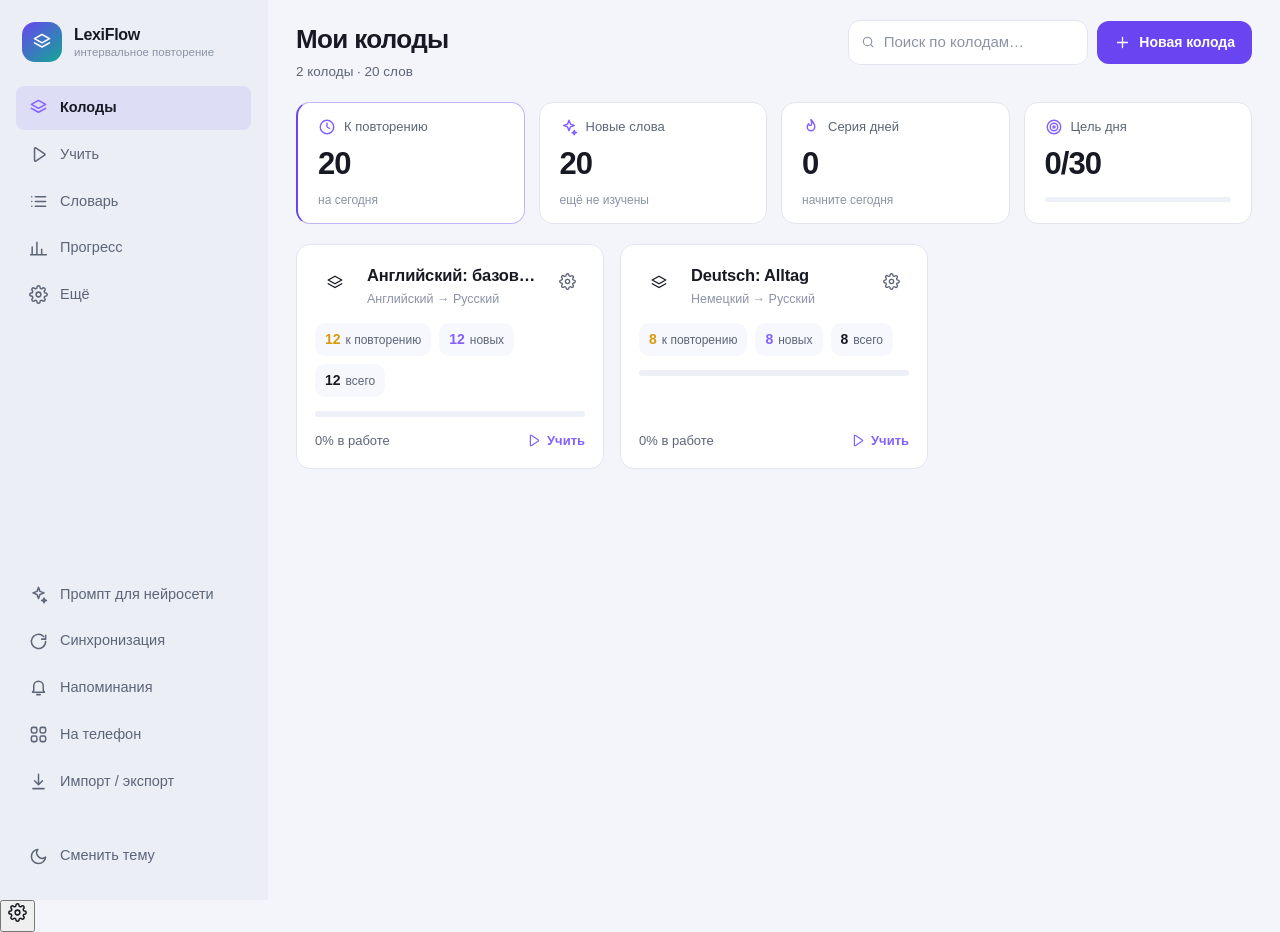
==== commit 6b5c732a: "Deploy LexiFlow v1.15.0" ====
--- a/index.html
+++ b/index.html
@@ -37,6 +37,12 @@
 <div id="toasts" aria-live="polite" aria-atomic="true"></div>
 <div id="modal-root"></div>
 
+<!-- Быстрые настройки: bottom sheet -->
+<div id="quick-sheet-root"></div>
+
+<!-- Бейдж стрика (шапка над контентом) -->
+<div id="streak-badge-root"></div>
+
 <noscript>
   <div style="padding:40px;text-align:center;font-family:sans-serif">
     Для работы LexiFlow нужен включённый JavaScript.
@@ -48,10 +54,13 @@
 <script src="js/srs.js"></script>
 <script src="js/store.js"></script>
 <script src="js/speech.js"></script>
-<script src="js/ttsnet.js"></script>
+<script src="js/ttsnet.js"></script>
+<script src="js/model-tts.js"></script>
 <script src="js/qr.js"></script>
 <script src="js/sync.js"></script>
-<script src="js/notify.js"></script>
+<script src="js/notify.js"></script>
+<script src="js/streak.js"></script>
+<script src="js/quicksettings.js"></script>
 
 <!-- Экраны -->
 <script src="js/views/decks.js"></script>
--- a/css/style.css
+++ b/css/style.css
@@ -23,12 +23,13 @@
   --amber: #f0b429;
   --danger: #ff5c72;
   --ok: #3ddc84;
-  --shadow-lg: 0 24px 60px rgba(0, 0, 0, .45);
-  --shadow: 0 10px 28px rgba(0, 0, 0, .32);
+  --shadow-lg: 0 16px 44px rgba(0, 0, 0, .32);
+  --shadow: 0 6px 16px rgba(0, 0, 0, .24);
   --shadow-sm: 0 2px 8px rgba(0, 0, 0, .22);
-  --radius: 18px;
-  --radius-md: 14px;
-  --radius-sm: 10px;
+  --sp-1: 4px; --sp-2: 8px; --sp-3: 14px; --sp-4: 20px;
+  --radius: 14px;
+  --radius-md: 12px;
+  --radius-sm: 8px;
   --sidebar-w: 268px;
   --maxw: 1180px;
   --font: "Inter", -apple-system, BlinkMacSystemFont, "Segoe UI", Roboto, "Helvetica Neue", Arial, sans-serif;
@@ -120,13 +121,34 @@
 .page {
   max-width: var(--maxw);
   margin: 0 auto;
-  padding: 28px 32px 56px;
+  padding: var(--sp-4) 28px 56px;
   display: flex;
   flex-direction: column;
-  gap: 22px;
+  gap: var(--sp-4);
 }
 
 .page--narrow { max-width: 880px; }
+
+/* ---------- Бейдж стрика и быстрые настройки ---------- */
+
+.streak-badge {
+  display: inline-flex; align-items: center; gap: 6px;
+  padding: 5px 12px;
+  border-radius: 99px;
+  background: var(--panel-2);
+  color: var(--text-dim);
+  font-size: 13px;
+  white-space: nowrap;
+}
+.streak-badge b { color: var(--amber); font-size: 14px; }
+.streak-badge.is-cold b { color: var(--text-mute); }
+.streak-badge__best { color: var(--text-mute); font-size: 12px; }
+
+.quick-sheet .modal__head { padding-bottom: 4px; }
+.quick-sheet .setting-row__control { display: flex; justify-content: flex-end; }
+.quick-sheet__num { width: 86px; text-align: center; }
+.quick-sheet__links { display: flex; flex-direction: column; border-top: 1px solid var(--border-soft); }
+.quick-sheet__links .menu-item { border-radius: var(--radius-sm); }
 
 /* ---------- Сайдбар ---------- */
 
@@ -150,7 +172,7 @@
   border-radius: 13px;
   background: linear-gradient(140deg, var(--accent), var(--teal));
   color: #fff;
-  box-shadow: 0 8px 22px rgba(124, 92, 255, .35);
+  box-shadow: none;
 }
 
 .brand__text { display: flex; flex-direction: column; line-height: 1.25; }
@@ -230,7 +252,7 @@
 }
 
 .btn:active { transform: scale(.975); }
-.btn--primary { background: linear-gradient(140deg, var(--accent), #6a4bf0); color: #fff; box-shadow: 0 8px 20px rgba(124, 92, 255, .28); }
+.btn--primary { background: var(--accent); color: #fff; box-shadow: none; }
 .btn--primary:hover { filter: brightness(1.06); }
 .btn--ghost { background: transparent; border-color: var(--border); color: var(--text-dim); }
 .btn--ghost:hover { background: var(--panel-3); color: var(--text); }
@@ -303,17 +325,17 @@
   background: var(--panel);
   border: 1px solid var(--border);
   border-radius: var(--radius);
-  padding: 16px 18px;
+  padding: var(--sp-3) var(--sp-4);
   display: flex; flex-direction: column; gap: 4px;
   position: relative;
   overflow: hidden;
 }
 
-.ov-card--accent { border-color: color-mix(in srgb, var(--accent) 40%, transparent); background: linear-gradient(150deg, var(--accent-soft), var(--panel)); }
+.ov-card--accent { border-color: color-mix(in srgb, var(--accent) 40%, transparent); background: var(--panel); border-left: 2px solid var(--accent); }
 
 .ov-card__top { display: flex; align-items: center; gap: 8px; color: var(--text-dim); font-size: 13px; }
 .ov-card__top svg { color: var(--accent-2); }
-.ov-card__value { font-size: 27px; letter-spacing: -.03em; }
+.ov-card__value { font-size: 31px; letter-spacing: -.03em; }
 .ov-card__hint { font-size: 12px; color: var(--text-mute); }
 
 /* ---------- Колоды ---------- */
@@ -332,12 +354,12 @@
   transition: transform .16s ease, border-color .16s ease, box-shadow .16s ease;
 }
 
-.deck-tile:hover { transform: translateY(-3px); border-color: color-mix(in srgb, var(--deck-color) 55%, transparent); box-shadow: var(--shadow); }
+.deck-tile:hover { border-color: color-mix(in srgb, var(--deck-color) 55%, transparent); }
 
 .deck-tile__glow {
   position: absolute; inset: -40% 55% 55% -20%;
   background: radial-gradient(circle at 30% 30%, var(--deck-color), transparent 68%);
-  opacity: .17; filter: blur(24px); pointer-events: none;
+  opacity: 0; filter: blur(24px); pointer-events: none;
 }
 
 .deck-tile__head { display: flex; align-items: flex-start; gap: 12px; position: relative; }
@@ -360,7 +382,6 @@
   padding: 6px 10px;
   border-radius: 10px;
   background: var(--panel-2);
-  border: 1px solid var(--border-soft);
   font-size: 12px; color: var(--text-dim);
 }
 
@@ -394,7 +415,7 @@
   border-bottom: 1px solid var(--border-soft);
 }
 
-.panel__title { font-size: 16px; display: flex; align-items: center; gap: 8px; }
+.panel__title { font-size: 15.5px; font-weight: 650; display: flex; align-items: center; gap: 8px; }
 .panel__title svg { color: var(--accent-2); }
 .panel__tools { display: flex; align-items: center; gap: 9px; flex-wrap: wrap; }
 .panel__body { padding: 6px 18px 18px; display: flex; flex-direction: column; gap: 4px; }
@@ -824,8 +845,8 @@
 .qcard {
   background: var(--panel);
   border: 1px solid var(--border);
-  border-radius: 22px;
-  padding: 26px;
+  border-radius: 16px;
+  padding: 22px;
   display: flex; flex-direction: column; gap: 18px;
   animation: cardIn .28s ease;
 }
@@ -1182,7 +1203,7 @@
   .page-head__actions .btn { flex: 1; }
   .search-wrap { flex: 1; min-width: 0; }
   .deck-grid { grid-template-columns: 1fr; }
-  .ov-card__value { font-size: 23px; }
+  .ov-card__value { font-size: 25px; }
   .modal { max-width: 100%; }
   .modal--sheet { border-radius: 20px 20px 0 0; }
   .overlay { padding: 0; align-items: flex-end; }
@@ -1231,3 +1252,59 @@
 @media print {
   .sidebar, .tabbar, .install-bar, #toasts { display: none !important; }
 }
+
+/* ============================================================
+   Быстрые настройки (quicksettings.js) + стрик
+   ============================================================ */
+
+.streak-badge {
+  display: inline-flex; align-items: center; gap: 4px;
+  padding: 4px 10px; border-radius: 999px;
+  background: rgba(255, 122, 0, .12); border: 1px solid rgba(255, 122, 0, .35);
+  color: #ff9b3d; font-weight: 700; font-size: 14px; line-height: 1;
+  white-space: nowrap;
+}
+.streak-badge--done { background: rgba(76, 217, 100, .12); border-color: rgba(76, 217, 100, .4); color: #4cd964; }
+
+.qs-fab {
+  position: fixed; right: 14px; bottom: 74px; z-index: 90;
+  width: 44px; height: 44px; border-radius: 50%;
+  border: 1px solid var(--border, #2a2f3a); background: var(--bg-card, #171a22);
+  color: var(--text, #e8eaf0); display: none; align-items: center; justify-content: center;
+  box-shadow: 0 4px 14px rgba(0,0,0,.35); cursor: pointer;
+}
+.qs-fab:active { transform: scale(.94); }
+@media (max-width: 900px) { .qs-fab { display: flex; } }
+
+.qs-overlay {
+  position: fixed; inset: 0; z-index: 95; background: rgba(0,0,0,.45);
+  border: 0; padding: 0;
+}
+.qs-sheet {
+  position: fixed; left: 0; right: 0; bottom: 0; z-index: 96;
+  background: var(--bg-card, #171a22); color: var(--text, #e8eaf0);
+  border-radius: 18px 18px 0 0; border: 1px solid var(--border, #2a2f3a); border-bottom: 0;
+  padding: 10px 18px calc(18px + env(safe-area-inset-bottom, 0px));
+  max-height: 80vh; overflow: auto;
+  box-shadow: 0 -8px 30px rgba(0,0,0,.45);
+  animation: qs-up .18s ease-out;
+}
+@keyframes qs-up { from { transform: translateY(100%); } to { transform: translateY(0); } }
+.qs-sheet__grip { width: 40px; height: 4px; border-radius: 2px; background: var(--border, #2a2f3a); margin: 4px auto 12px; }
+.qs-sheet__title { margin: 0 0 10px; font-size: 16px; }
+.qs-row { display: flex; align-items: center; justify-content: space-between; gap: 12px; padding: 9px 0; }
+.qs-row + .qs-row { border-top: 1px solid var(--border, #2a2f3a); }
+.qs-row__label { font-size: 14px; }
+.qs-num { width: 84px; text-align: center; }
+
+.qs-toggle {
+  width: 46px; height: 26px; border-radius: 13px; border: 1px solid var(--border, #2a2f3a);
+  background: var(--bg, #0e1016); position: relative; cursor: pointer; padding: 0;
+  transition: background .15s ease, border-color .15s ease;
+}
+.qs-toggle__knob {
+  position: absolute; top: 2px; left: 2px; width: 20px; height: 20px; border-radius: 50%;
+  background: var(--text-muted, #8b93a5); transition: left .15s ease, background .15s ease;
+}
+.qs-toggle--on { background: rgba(99,102,241,.35); border-color: #6366f1; }
+.qs-toggle--on .qs-toggle__knob { left: 22px; background: #818cf8; }
